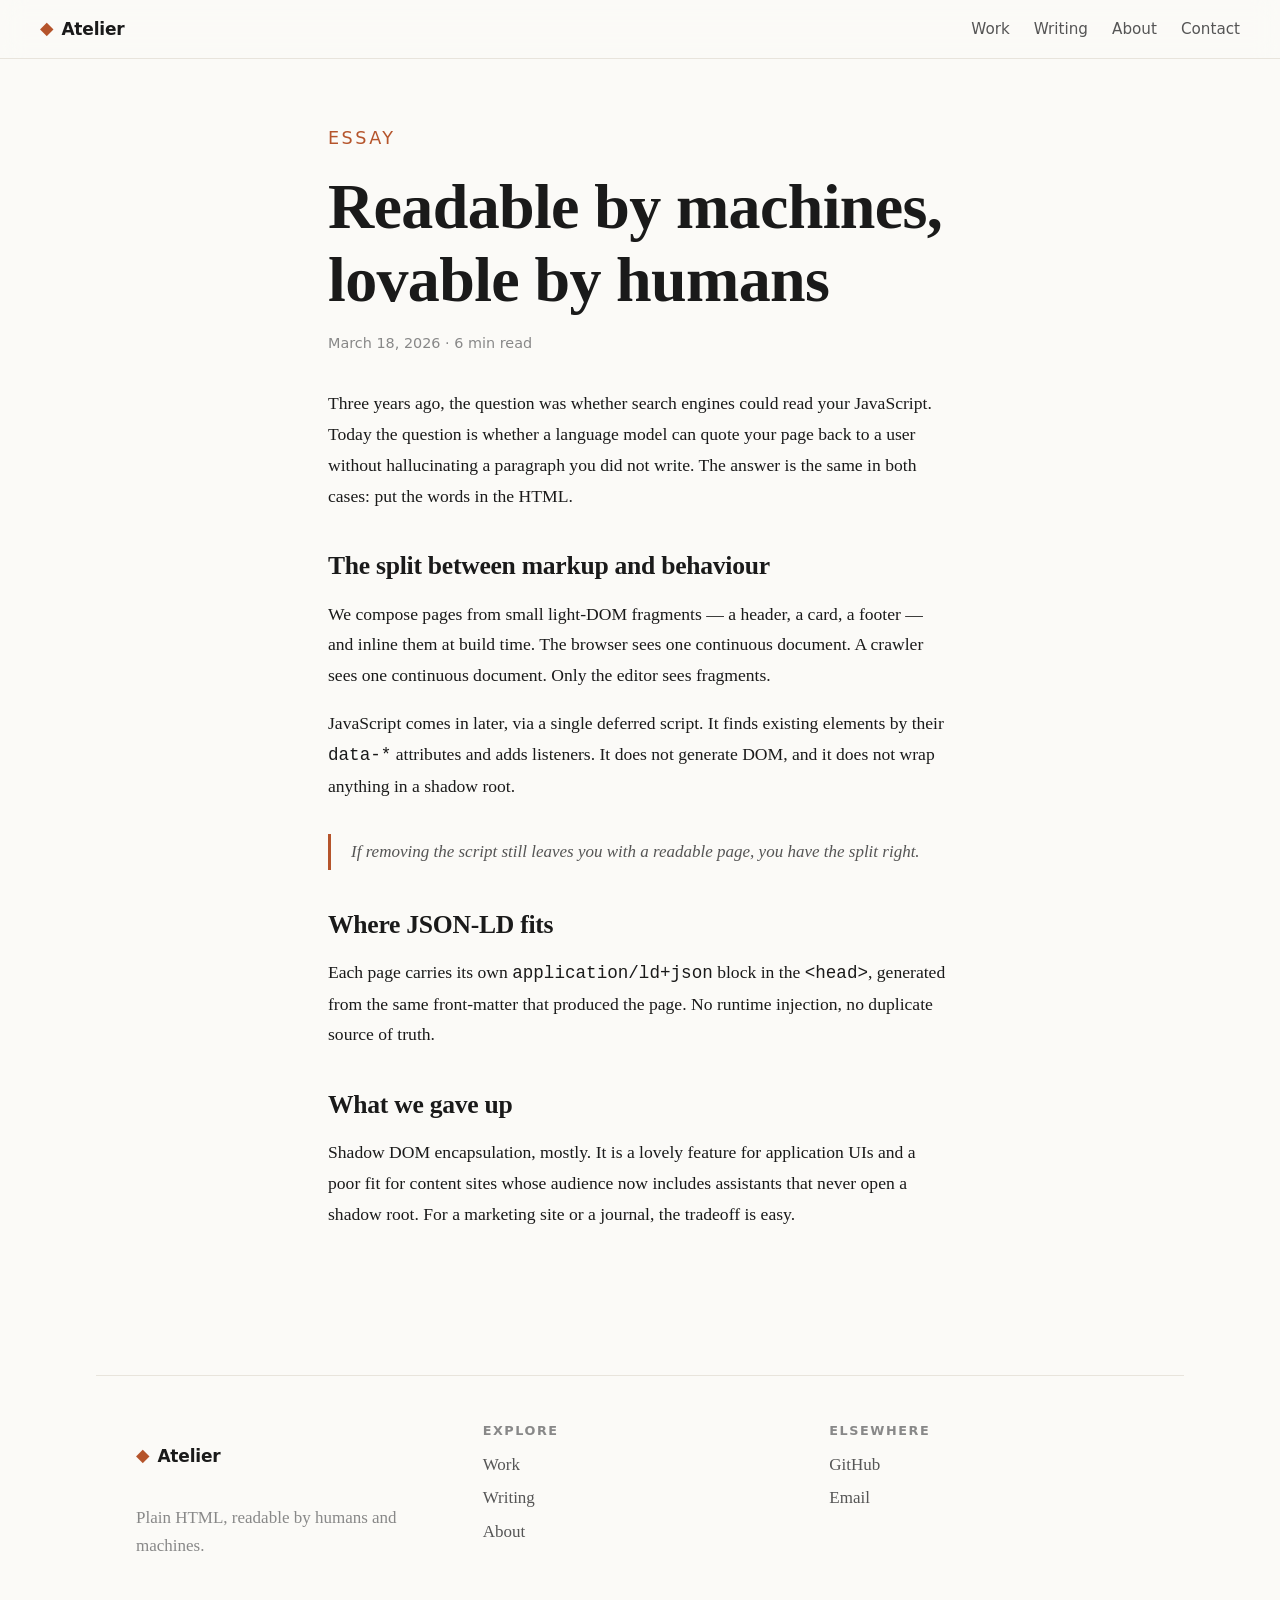
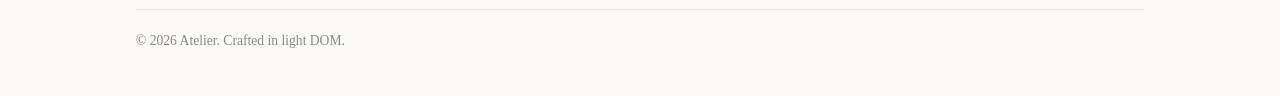
==== templating/article.html @ cdfb7e07 "Add templating/ demo for light-DOM fragment composition Scaffolds a GEO-friendly pattern: plain HTML" ====
<!doctype html>
<html lang="en">
<head>
  <meta charset="utf-8" />
  <meta name="viewport" content="width=device-width, initial-scale=1" />
  <title>Readable by machines, lovable by humans — Atelier</title>
  <meta name="description" content="How semantic HTML, generous typography, and a narrow JavaScript layer can coexist with generative-engine optimization." />
  <link rel="canonical" href="https://example.com/writing/readable-by-machines.html" />
  <link rel="stylesheet" href="./assets/styles.css" />

  <script type="application/ld+json">
  {
    "@context": "https://schema.org",
    "@type": "Article",
    "headline": "Readable by machines, lovable by humans",
    "description": "How semantic HTML, generous typography, and a narrow JavaScript layer can coexist with generative-engine optimization.",
    "datePublished": "2026-03-18",
    "dateModified": "2026-03-18",
    "author": {
      "@type": "Person",
      "name": "Atelier"
    },
    "publisher": {
      "@type": "Organization",
      "name": "Atelier",
      "url": "https://example.com/"
    },
    "mainEntityOfPage": {
      "@type": "WebPage",
      "@id": "https://example.com/writing/readable-by-machines.html"
    }
  }
  </script>
</head>
<body>

  <!-- fragment: header.html (same source as index.html) -->
  <header class="site-header" data-fragment="header">
    <a class="brand" href="./index.html">
      <span class="brand-mark" aria-hidden="true">◆</span>
      <span class="brand-name">Atelier</span>
    </a>

    <button
      class="nav-toggle"
      type="button"
      aria-expanded="false"
      aria-controls="site-nav"
      data-toggle="nav"
    >
      <span class="sr-only">Menu</span>
      <span class="nav-toggle-bar" aria-hidden="true"></span>
      <span class="nav-toggle-bar" aria-hidden="true"></span>
      <span class="nav-toggle-bar" aria-hidden="true"></span>
    </button>

    <nav id="site-nav" class="site-nav" aria-label="Primary">
      <ul>
        <li><a href="./index.html#work">Work</a></li>
        <li><a href="./index.html#writing">Writing</a></li>
        <li><a href="./index.html#about">About</a></li>
        <li><a href="./index.html#contact">Contact</a></li>
      </ul>
    </nav>
  </header>

  <main>
    <article class="article">
      <header>
        <p class="eyebrow">Essay</p>
        <h1>Readable by machines, lovable by humans</h1>
        <p class="meta">
          <time datetime="2026-03-18">March 18, 2026</time> &middot; 6 min read
        </p>
      </header>

      <p>
        Three years ago, the question was whether search engines could read
        your JavaScript. Today the question is whether a language model can
        quote your page back to a user without hallucinating a paragraph you
        did not write. The answer is the same in both cases: put the words in
        the HTML.
      </p>

      <h2>The split between markup and behaviour</h2>

      <p>
        We compose pages from small light-DOM fragments &mdash; a header, a
        card, a footer &mdash; and inline them at build time. The browser sees
        one continuous document. A crawler sees one continuous document. Only
        the editor sees fragments.
      </p>

      <p>
        JavaScript comes in later, via a single deferred script. It finds
        existing elements by their <code>data-*</code> attributes and adds
        listeners. It does not generate DOM, and it does not wrap anything in
        a shadow root.
      </p>

      <blockquote>
        If removing the script still leaves you with a readable page, you have
        the split right.
      </blockquote>

      <h2>Where JSON-LD fits</h2>

      <p>
        Each page carries its own <code>application/ld+json</code> block in
        the <code>&lt;head&gt;</code>, generated from the same front-matter
        that produced the page. No runtime injection, no duplicate source of
        truth.
      </p>

      <h2>What we gave up</h2>

      <p>
        Shadow DOM encapsulation, mostly. It is a lovely feature for
        application UIs and a poor fit for content sites whose audience now
        includes assistants that never open a shadow root. For a marketing
        site or a journal, the tradeoff is easy.
      </p>
    </article>
  </main>

  <!-- fragment: footer.html -->
  <footer class="site-footer" data-fragment="footer">
    <div class="footer-grid">
      <div>
        <p class="brand">
          <span class="brand-mark" aria-hidden="true">◆</span>
          <span class="brand-name">Atelier</span>
        </p>
        <p class="muted">Plain HTML, readable by humans and machines.</p>
      </div>
      <nav aria-label="Footer">
        <h2>Explore</h2>
        <ul>
          <li><a href="./index.html#work">Work</a></li>
          <li><a href="./index.html#writing">Writing</a></li>
          <li><a href="./index.html#about">About</a></li>
        </ul>
      </nav>
      <div>
        <h2>Elsewhere</h2>
        <ul>
          <li><a href="https://github.com/" rel="me">GitHub</a></li>
          <li><a href="mailto:hello@example.com">Email</a></li>
        </ul>
      </div>
    </div>
    <p class="copy muted">&copy; 2026 Atelier. Crafted in light DOM.</p>
  </footer>

  <script src="./assets/enhance.js" defer></script>
</body>
</html>
---- templating/assets/styles.css ----
:root {
  --bg: #fbfaf7;
  --surface: #ffffff;
  --ink: #1a1a1a;
  --ink-soft: #555;
  --ink-muted: #888;
  --accent: #b5542b;
  --accent-soft: #f1d9c9;
  --rule: #e8e4dc;
  --radius: 14px;
  --radius-sm: 8px;
  --max: 68rem;
  --gutter: clamp(1rem, 4vw, 2.5rem);
  --lede-size: clamp(1.05rem, 1.1vw + 0.9rem, 1.25rem);
  --h1-size: clamp(2.2rem, 4vw + 1rem, 4rem);
  --h2-size: clamp(1.5rem, 1.6vw + 1rem, 2.2rem);
  --font-body: ui-serif, "Iowan Old Style", "Charter", Georgia, Cambria, "Times New Roman", Times, serif;
  --font-ui: ui-sans-serif, system-ui, -apple-system, "Segoe UI", Roboto, Helvetica, Arial, sans-serif;
  --shadow: 0 1px 2px rgba(0, 0, 0, 0.04), 0 8px 24px rgba(0, 0, 0, 0.05);
}

@media (prefers-color-scheme: dark) {
  :root {
    --bg: #141311;
    --surface: #1c1b18;
    --ink: #f3efe6;
    --ink-soft: #c3bdb0;
    --ink-muted: #8a8578;
    --accent: #e88c5c;
    --accent-soft: #3a2718;
    --rule: #2a2824;
    --shadow: 0 1px 2px rgba(0, 0, 0, 0.4), 0 8px 24px rgba(0, 0, 0, 0.35);
  }
}

* {
  box-sizing: border-box;
}

html {
  scroll-behavior: smooth;
}

body {
  margin: 0;
  background: var(--bg);
  color: var(--ink);
  font-family: var(--font-body);
  font-size: 1.0625rem;
  line-height: 1.65;
  -webkit-font-smoothing: antialiased;
  text-rendering: optimizeLegibility;
}

img {
  max-width: 100%;
  display: block;
}

a {
  color: var(--accent);
  text-underline-offset: 3px;
  text-decoration-thickness: 1px;
}

a:hover {
  text-decoration-thickness: 2px;
}

h1, h2, h3 {
  font-family: var(--font-body);
  letter-spacing: -0.01em;
  line-height: 1.15;
  margin: 0 0 0.5em;
}

h1 { font-size: var(--h1-size); }
h2 { font-size: var(--h2-size); }
h3 { font-size: 1.25rem; line-height: 1.3; }

.sr-only {
  position: absolute;
  width: 1px;
  height: 1px;
  margin: -1px;
  padding: 0;
  border: 0;
  clip: rect(0 0 0 0);
  overflow: hidden;
}

.muted { color: var(--ink-muted); }
.eyebrow {
  font-family: var(--font-ui);
  text-transform: uppercase;
  letter-spacing: 0.14em;
  font-size: 0.78rem;
  color: var(--accent);
  margin: 0 0 1rem;
}

/* Layout ------------------------------------------------------------------ */

.container {
  max-width: var(--max);
  margin-inline: auto;
  padding-inline: var(--gutter);
}

section {
  scroll-margin-top: 5rem;
}

/* Header ------------------------------------------------------------------ */

.site-header {
  position: sticky;
  top: 0;
  z-index: 10;
  display: flex;
  align-items: center;
  justify-content: space-between;
  gap: 1rem;
  padding: 0.9rem var(--gutter);
  background: color-mix(in srgb, var(--bg) 82%, transparent);
  backdrop-filter: saturate(1.4) blur(12px);
  -webkit-backdrop-filter: saturate(1.4) blur(12px);
  border-bottom: 1px solid var(--rule);
}

.brand {
  display: inline-flex;
  align-items: center;
  gap: 0.5rem;
  font-family: var(--font-ui);
  font-weight: 600;
  color: var(--ink);
  text-decoration: none;
  letter-spacing: -0.01em;
}

.brand-mark {
  color: var(--accent);
  font-size: 1.1rem;
}

.site-nav ul {
  display: flex;
  gap: 1.5rem;
  list-style: none;
  margin: 0;
  padding: 0;
}

.site-nav a {
  font-family: var(--font-ui);
  font-size: 0.95rem;
  color: var(--ink-soft);
  text-decoration: none;
}

.site-nav a:hover,
.site-nav a[aria-current="page"] {
  color: var(--ink);
}

.nav-toggle {
  display: none;
  width: 40px;
  height: 40px;
  border: 0;
  background: transparent;
  cursor: pointer;
  padding: 0;
  position: relative;
}

.nav-toggle-bar {
  position: absolute;
  left: 10px;
  right: 10px;
  height: 2px;
  background: var(--ink);
  border-radius: 2px;
  transition: transform 0.2s ease, opacity 0.2s ease, top 0.2s ease;
}

.nav-toggle-bar:nth-child(1) { top: 14px; }
.nav-toggle-bar:nth-child(2) { top: 19px; }
.nav-toggle-bar:nth-child(3) { top: 24px; }

.nav-toggle[aria-expanded="true"] .nav-toggle-bar:nth-child(1) {
  top: 19px;
  transform: rotate(45deg);
}
.nav-toggle[aria-expanded="true"] .nav-toggle-bar:nth-child(2) {
  opacity: 0;
}
.nav-toggle[aria-expanded="true"] .nav-toggle-bar:nth-child(3) {
  top: 19px;
  transform: rotate(-45deg);
}

@media (max-width: 42rem) {
  .nav-toggle { display: block; }
  .site-nav {
    position: absolute;
    top: 100%;
    left: 0;
    right: 0;
    background: var(--surface);
    border-bottom: 1px solid var(--rule);
    max-height: 0;
    overflow: hidden;
    transition: max-height 0.25s ease;
  }
  .site-nav[data-open="true"] {
    max-height: 20rem;
  }
  .site-nav ul {
    flex-direction: column;
    gap: 0;
    padding: 0.5rem var(--gutter) 1rem;
  }
  .site-nav li {
    border-bottom: 1px solid var(--rule);
  }
  .site-nav li:last-child { border-bottom: 0; }
  .site-nav a {
    display: block;
    padding: 0.9rem 0;
    font-size: 1rem;
  }
}

/* Hero -------------------------------------------------------------------- */

.hero {
  padding: clamp(3rem, 8vw, 6rem) var(--gutter) clamp(2rem, 6vw, 4rem);
  max-width: var(--max);
  margin-inline: auto;
}

.hero h1 {
  max-width: 18ch;
}

.lede {
  max-width: 46ch;
  font-size: var(--lede-size);
  color: var(--ink-soft);
  margin-top: 1.25rem;
}

.cta-row {
  display: flex;
  flex-wrap: wrap;
  gap: 0.75rem;
  margin-top: 2rem;
}

.button {
  display: inline-block;
  padding: 0.7rem 1.25rem;
  border-radius: 999px;
  border: 1px solid var(--rule);
  background: var(--surface);
  color: var(--ink);
  font-family: var(--font-ui);
  font-size: 0.95rem;
  text-decoration: none;
  transition: transform 0.1s ease, background 0.2s ease;
}

.button:hover { transform: translateY(-1px); }

.button-primary {
  background: var(--ink);
  color: var(--bg);
  border-color: var(--ink);
}

/* Sections ---------------------------------------------------------------- */

.section {
  padding: clamp(2.5rem, 6vw, 4.5rem) var(--gutter);
  max-width: var(--max);
  margin-inline: auto;
}

.section-head {
  display: flex;
  align-items: baseline;
  justify-content: space-between;
  gap: 1rem;
  margin-bottom: 2rem;
  border-bottom: 1px solid var(--rule);
  padding-bottom: 1rem;
}

.section-head a {
  font-family: var(--font-ui);
  font-size: 0.9rem;
}

.prose {
  max-width: 38rem;
}

.prose p + p { margin-top: 1rem; }

/* Cards ------------------------------------------------------------------- */

.card-grid {
  display: grid;
  gap: 1.25rem;
  grid-template-columns: repeat(auto-fit, minmax(16rem, 1fr));
}

.card {
  background: var(--surface);
  border: 1px solid var(--rule);
  border-radius: var(--radius);
  padding: 1.5rem;
  box-shadow: var(--shadow);
  transition: transform 0.15s ease, border-color 0.2s ease;
}

.card:hover {
  transform: translateY(-2px);
  border-color: color-mix(in srgb, var(--accent) 40%, var(--rule));
}

.card-meta {
  display: flex;
  align-items: center;
  gap: 0.75rem;
  font-family: var(--font-ui);
  font-size: 0.82rem;
  color: var(--ink-muted);
  margin: 0 0 0.75rem;
}

.card-tag {
  background: var(--accent-soft);
  color: var(--accent);
  padding: 0.1rem 0.55rem;
  border-radius: 999px;
  font-size: 0.72rem;
  letter-spacing: 0.04em;
  text-transform: uppercase;
}

.card-title {
  margin: 0 0 0.5rem;
  font-size: 1.2rem;
}

.card-title a {
  color: var(--ink);
  text-decoration: none;
}

.card-title a:hover {
  color: var(--accent);
  text-decoration: underline;
}

.card-excerpt {
  color: var(--ink-soft);
  margin: 0 0 1rem;
}

.card-cta a {
  font-family: var(--font-ui);
  font-size: 0.9rem;
}

/* Footer ------------------------------------------------------------------ */

.site-footer {
  border-top: 1px solid var(--rule);
  margin-top: 4rem;
  padding: 3rem var(--gutter) 2rem;
  max-width: var(--max);
  margin-inline: auto;
}

.footer-grid {
  display: grid;
  gap: 2rem;
  grid-template-columns: repeat(auto-fit, minmax(14rem, 1fr));
  margin-bottom: 2rem;
}

.site-footer h2 {
  font-family: var(--font-ui);
  font-size: 0.8rem;
  text-transform: uppercase;
  letter-spacing: 0.12em;
  color: var(--ink-muted);
  margin: 0 0 0.75rem;
}

.site-footer ul {
  list-style: none;
  margin: 0;
  padding: 0;
  display: grid;
  gap: 0.35rem;
}

.site-footer a {
  color: var(--ink-soft);
  text-decoration: none;
}

.site-footer a:hover {
  color: var(--ink);
  text-decoration: underline;
}

.copy {
  border-top: 1px solid var(--rule);
  padding-top: 1.25rem;
  font-size: 0.85rem;
}

/* Article ----------------------------------------------------------------- */

.article {
  padding: clamp(2rem, 6vw, 4rem) var(--gutter);
  max-width: 44rem;
  margin-inline: auto;
}

.article header { margin-bottom: 2rem; }

.article h1 { margin-bottom: 0.75rem; }

.article .meta {
  font-family: var(--font-ui);
  color: var(--ink-muted);
  font-size: 0.9rem;
}

.article p, .article ul, .article ol {
  font-size: 1.1rem;
  line-height: 1.75;
}

.article h2 {
  margin-top: 2.5rem;
  font-size: 1.6rem;
}

.article blockquote {
  margin: 2rem 0;
  padding: 0.25rem 0 0.25rem 1.25rem;
  border-left: 3px solid var(--accent);
  color: var(--ink-soft);
  font-style: italic;
}

/* Preview harness --------------------------------------------------------- */

.preview-shell {
  padding: 2rem var(--gutter);
  max-width: var(--max);
  margin-inline: auto;
}

.preview-shell h1 {
  font-family: var(--font-ui);
  font-size: 1.4rem;
}

.preview-block {
  margin: 2rem 0;
  border: 1px dashed var(--rule);
  border-radius: var(--radius);
  padding: 1rem;
  background: var(--surface);
}

.preview-block > header {
  font-family: var(--font-ui);
  font-size: 0.8rem;
  color: var(--ink-muted);
  text-transform: uppercase;
  letter-spacing: 0.12em;
  margin-bottom: 0.75rem;
}
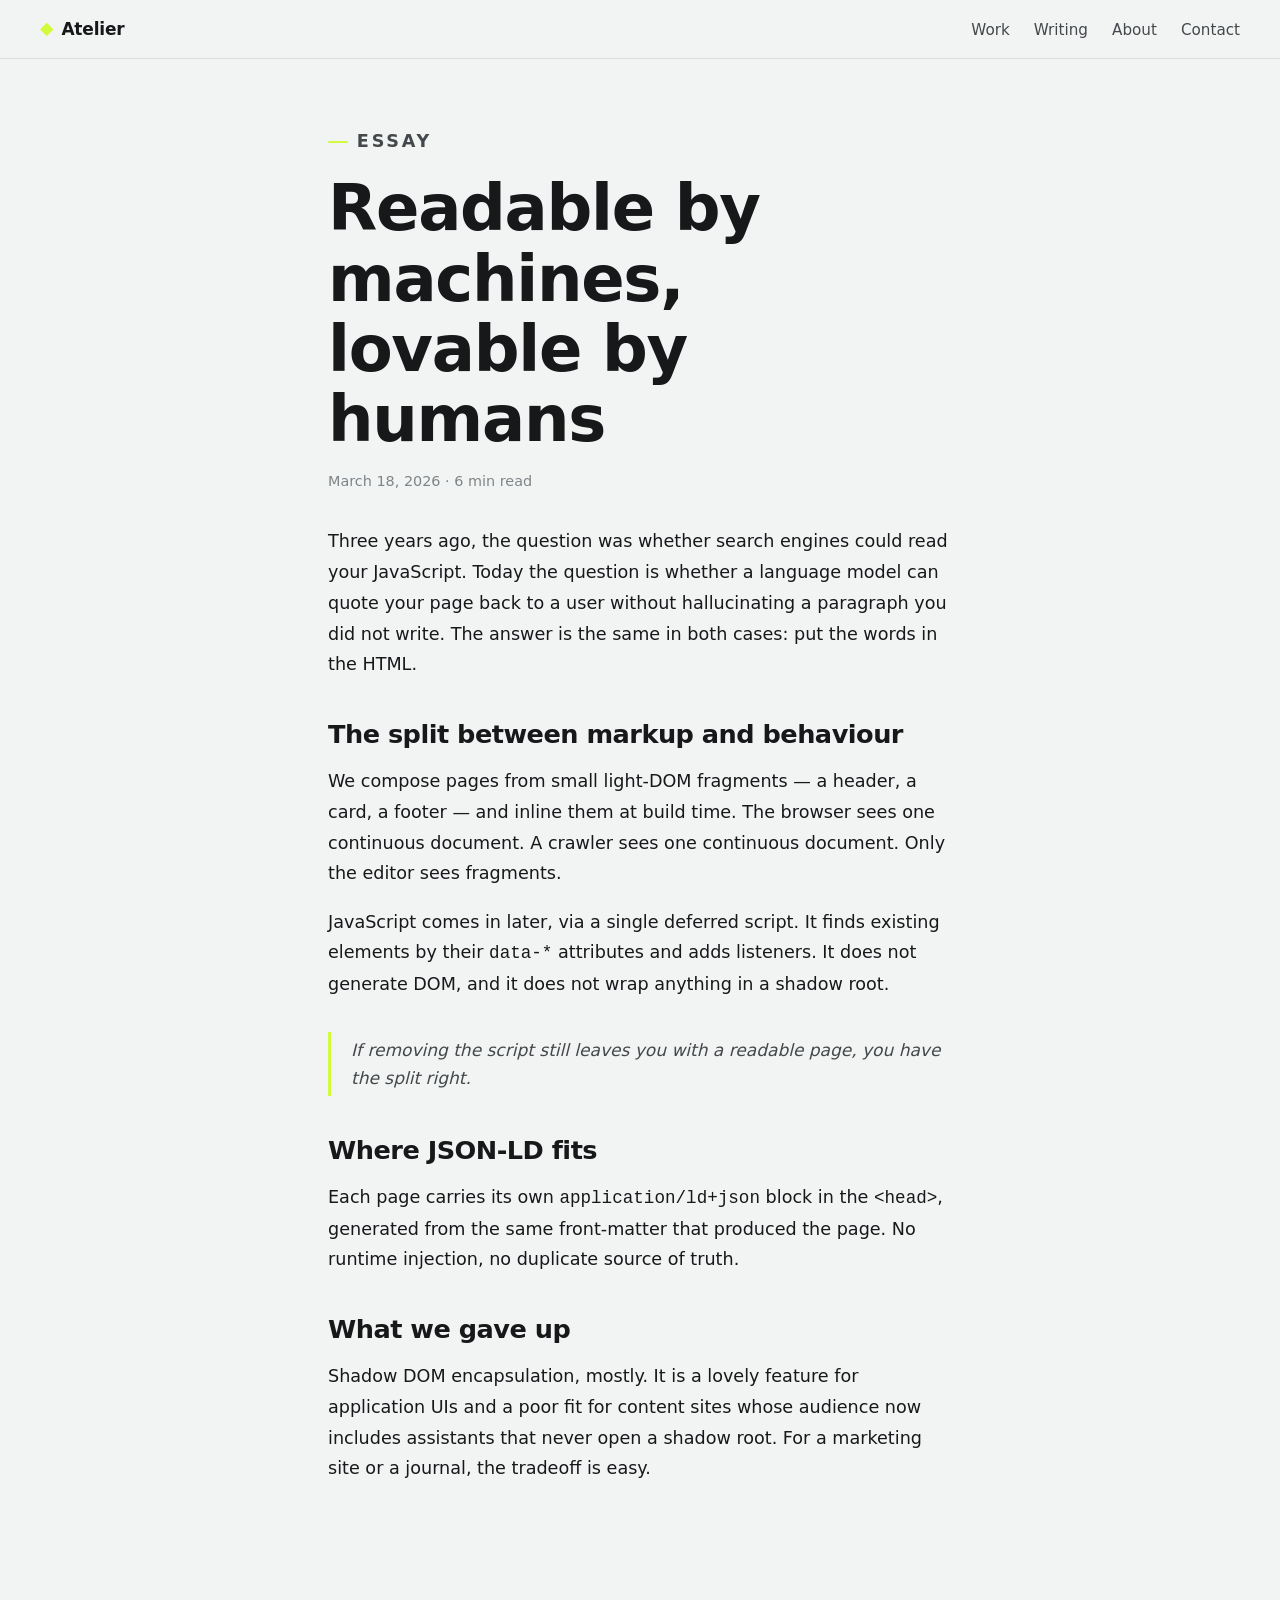
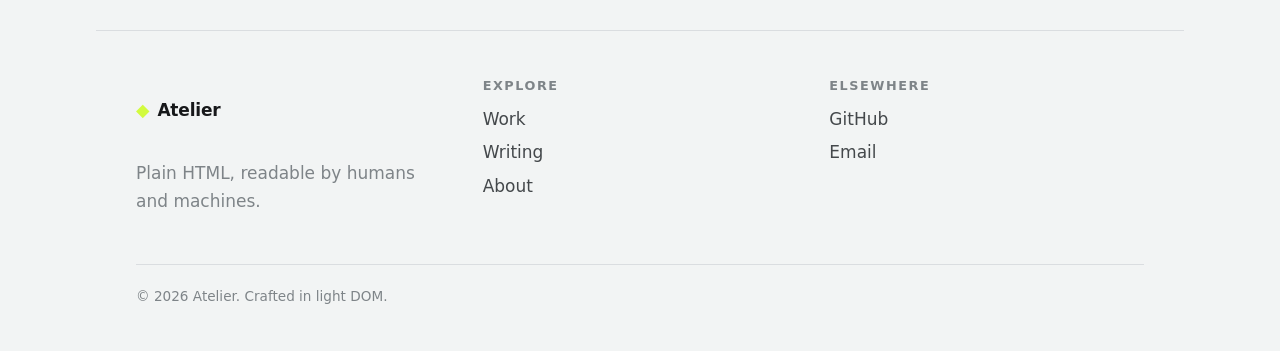
==== commit 48416c49: "Adopt frozen-white + aluminum + fluo-lime palette and Inter font Swap the warm serif theme for a coo" ====
--- a/templating/article.html
+++ b/templating/article.html
@@ -6,6 +6,8 @@
   <title>Readable by machines, lovable by humans — Atelier</title>
   <meta name="description" content="How semantic HTML, generous typography, and a narrow JavaScript layer can coexist with generative-engine optimization." />
   <link rel="canonical" href="https://example.com/writing/readable-by-machines.html" />
+  <link rel="preconnect" href="https://rsms.me" crossorigin>
+  <link rel="stylesheet" href="https://rsms.me/inter/inter.css">
   <link rel="stylesheet" href="./assets/styles.css" />
 
   <script type="application/ld+json">
--- a/templating/assets/styles.css
+++ b/templating/assets/styles.css
@@ -1,12 +1,13 @@
 :root {
-  --bg: #fbfaf7;
+  --bg: #f2f4f4;
   --surface: #ffffff;
-  --ink: #1a1a1a;
-  --ink-soft: #555;
-  --ink-muted: #888;
-  --accent: #b5542b;
-  --accent-soft: #f1d9c9;
-  --rule: #e8e4dc;
+  --ink: #17181a;
+  --ink-soft: #44484b;
+  --ink-muted: #7e8488;
+  --accent: #d2fb3e;
+  --accent-ink: #101112;
+  --accent-soft: #eaffb4;
+  --rule: #dadde0;
   --radius: 14px;
   --radius-sm: 8px;
   --max: 68rem;
@@ -14,22 +15,23 @@
   --lede-size: clamp(1.05rem, 1.1vw + 0.9rem, 1.25rem);
   --h1-size: clamp(2.2rem, 4vw + 1rem, 4rem);
   --h2-size: clamp(1.5rem, 1.6vw + 1rem, 2.2rem);
-  --font-body: ui-serif, "Iowan Old Style", "Charter", Georgia, Cambria, "Times New Roman", Times, serif;
-  --font-ui: ui-sans-serif, system-ui, -apple-system, "Segoe UI", Roboto, Helvetica, Arial, sans-serif;
-  --shadow: 0 1px 2px rgba(0, 0, 0, 0.04), 0 8px 24px rgba(0, 0, 0, 0.05);
+  --font-body: "InterVariable", "Inter", ui-sans-serif, system-ui, -apple-system, "Segoe UI", Roboto, "Helvetica Neue", Arial, "Noto Sans", sans-serif;
+  --font-ui: var(--font-body);
+  --shadow: 0 1px 2px rgba(20, 22, 25, 0.04), 0 8px 24px rgba(20, 22, 25, 0.06);
 }
 
 @media (prefers-color-scheme: dark) {
   :root {
-    --bg: #141311;
-    --surface: #1c1b18;
-    --ink: #f3efe6;
-    --ink-soft: #c3bdb0;
-    --ink-muted: #8a8578;
-    --accent: #e88c5c;
-    --accent-soft: #3a2718;
-    --rule: #2a2824;
-    --shadow: 0 1px 2px rgba(0, 0, 0, 0.4), 0 8px 24px rgba(0, 0, 0, 0.35);
+    --bg: #0f1012;
+    --surface: #17191c;
+    --ink: #f1f3f4;
+    --ink-soft: #c1c5c8;
+    --ink-muted: #858a8e;
+    --accent: #d4fd3e;
+    --accent-ink: #101112;
+    --accent-soft: #3e4a17;
+    --rule: #272a2e;
+    --shadow: 0 1px 2px rgba(0, 0, 0, 0.45), 0 8px 24px rgba(0, 0, 0, 0.4);
   }
 }
 
@@ -58,19 +60,27 @@
 }
 
 a {
-  color: var(--accent);
-  text-underline-offset: 3px;
-  text-decoration-thickness: 1px;
+  color: var(--ink);
+  text-decoration-color: var(--accent);
+  text-decoration-thickness: 2px;
+  text-underline-offset: 4px;
 }
 
 a:hover {
-  text-decoration-thickness: 2px;
+  text-decoration-thickness: 3px;
+}
+
+:focus-visible {
+  outline: 2px solid var(--accent);
+  outline-offset: 3px;
+  border-radius: 2px;
 }
 
 h1, h2, h3 {
   font-family: var(--font-body);
-  letter-spacing: -0.01em;
-  line-height: 1.15;
+  font-weight: 600;
+  letter-spacing: -0.02em;
+  line-height: 1.1;
   margin: 0 0 0.5em;
 }
 
@@ -93,10 +103,22 @@
 .eyebrow {
   font-family: var(--font-ui);
   text-transform: uppercase;
-  letter-spacing: 0.14em;
-  font-size: 0.78rem;
-  color: var(--accent);
+  letter-spacing: 0.16em;
+  font-size: 0.72rem;
+  font-weight: 600;
+  color: var(--ink-soft);
   margin: 0 0 1rem;
+  display: inline-flex;
+  align-items: center;
+  gap: 0.55rem;
+}
+
+.eyebrow::before {
+  content: "";
+  width: 1.25rem;
+  height: 2px;
+  background: var(--accent);
+  border-radius: 2px;
 }
 
 /* Layout ------------------------------------------------------------------ */
@@ -144,7 +166,7 @@
   font-size: 1.1rem;
 }
 
-.site-nav ul {
+.site-nav > ul {
   display: flex;
   gap: 1.5rem;
   list-style: none;
@@ -217,20 +239,146 @@
   .site-nav[data-open="true"] {
     max-height: 20rem;
   }
-  .site-nav ul {
+  .site-nav > ul {
     flex-direction: column;
     gap: 0;
     padding: 0.5rem var(--gutter) 1rem;
   }
-  .site-nav li {
+  .site-nav > ul > li {
     border-bottom: 1px solid var(--rule);
   }
-  .site-nav li:last-child { border-bottom: 0; }
-  .site-nav a {
+  .site-nav > ul > li:last-child { border-bottom: 0; }
+  .site-nav > ul > li > a {
     display: block;
     padding: 0.9rem 0;
     font-size: 1rem;
   }
+}
+
+/* Dropdown nav (mega header) --------------------------------------------- */
+
+.nav-group { position: relative; }
+
+.dropdown { display: contents; }
+
+.dropdown > summary {
+  list-style: none;
+  cursor: pointer;
+  display: inline-flex;
+  align-items: center;
+  gap: 0.3rem;
+  font-family: var(--font-ui);
+  font-size: 0.95rem;
+  color: var(--ink-soft);
+  padding: 0.25rem 0;
+  user-select: none;
+}
+
+.dropdown > summary::-webkit-details-marker { display: none; }
+.dropdown > summary::marker { content: ""; }
+
+.dropdown > summary:hover { color: var(--ink); }
+
+.dropdown-chevron {
+  width: 0.55rem;
+  height: 0.55rem;
+  border-right: 1.5px solid currentColor;
+  border-bottom: 1.5px solid currentColor;
+  transform: rotate(45deg) translateY(-2px);
+  transition: transform 0.2s ease;
+}
+
+.dropdown[open] > summary {
+  color: var(--ink);
+}
+
+.dropdown[open] .dropdown-chevron {
+  transform: rotate(-135deg) translateY(-2px);
+}
+
+.dropdown-panel {
+  position: absolute;
+  top: calc(100% + 0.45rem);
+  left: 0;
+  width: 16rem;
+  max-width: calc(100vw - 2rem);
+  background: var(--surface);
+  border: 1px solid var(--rule);
+  border-radius: var(--radius-sm);
+  box-shadow: var(--shadow);
+  padding: 0.35rem;
+  z-index: 20;
+  animation: dropdown-in 0.12s ease-out;
+}
+
+@keyframes dropdown-in {
+  from { opacity: 0; transform: translateY(-3px); }
+  to   { opacity: 1; transform: translateY(0); }
+}
+
+.dropdown-list {
+  list-style: none;
+  margin: 0;
+  padding: 0;
+}
+
+.dropdown-list a {
+  display: block;
+  padding: 0.55rem 0.7rem;
+  border-radius: calc(var(--radius-sm) - 2px);
+  text-decoration: none;
+  color: var(--ink);
+  font-family: var(--font-ui);
+  font-size: 0.9rem;
+  line-height: 1.4;
+}
+
+.dropdown-list a:hover,
+.dropdown-list a:focus-visible {
+  background: var(--accent-soft);
+  color: var(--ink);
+  outline: none;
+}
+
+.dropdown-list a[aria-current="page"] {
+  color: var(--accent);
+  font-weight: 500;
+}
+
+.dropdown-sep {
+  height: 1px;
+  margin: 0.3rem 0.5rem;
+  background: var(--rule);
+  list-style: none;
+}
+
+.dropdown-list a.dropdown-all {
+  color: var(--ink-muted);
+  font-size: 0.82rem;
+}
+
+@media (max-width: 42rem) {
+  .dropdown { display: block; }
+  .dropdown > summary {
+    justify-content: space-between;
+    width: 100%;
+    padding: 0.9rem 0;
+    font-size: 1rem;
+  }
+  .dropdown-panel {
+    position: static;
+    min-width: 0;
+    max-width: none;
+    box-shadow: none;
+    border: 0;
+    padding: 0 0 0.5rem 1rem;
+    animation: none;
+  }
+  .dropdown-list a {
+    padding: 0.55rem 0;
+    white-space: normal;
+  }
+  .dropdown-sep { margin: 0.3rem 0; }
 }
 
 /* Hero -------------------------------------------------------------------- */
@@ -275,9 +423,14 @@
 .button:hover { transform: translateY(-1px); }
 
 .button-primary {
-  background: var(--ink);
-  color: var(--bg);
-  border-color: var(--ink);
+  background: var(--accent);
+  color: var(--accent-ink);
+  border-color: var(--accent);
+  font-weight: 500;
+}
+
+.button-primary:hover {
+  filter: brightness(0.96);
 }
 
 /* Sections ---------------------------------------------------------------- */
@@ -328,7 +481,7 @@
 
 .card:hover {
   transform: translateY(-2px);
-  border-color: color-mix(in srgb, var(--accent) 40%, var(--rule));
+  border-color: color-mix(in srgb, var(--ink) 18%, var(--rule));
 }
 
 .card-meta {
@@ -342,11 +495,12 @@
 }
 
 .card-tag {
-  background: var(--accent-soft);
-  color: var(--accent);
-  padding: 0.1rem 0.55rem;
+  background: var(--accent);
+  color: var(--accent-ink);
+  padding: 0.15rem 0.55rem;
   border-radius: 999px;
-  font-size: 0.72rem;
+  font-size: 0.7rem;
+  font-weight: 500;
   letter-spacing: 0.04em;
   text-transform: uppercase;
 }
@@ -362,8 +516,10 @@
 }
 
 .card-title a:hover {
-  color: var(--accent);
   text-decoration: underline;
+  text-decoration-color: var(--accent);
+  text-decoration-thickness: 3px;
+  text-underline-offset: 4px;
 }
 
 .card-excerpt {
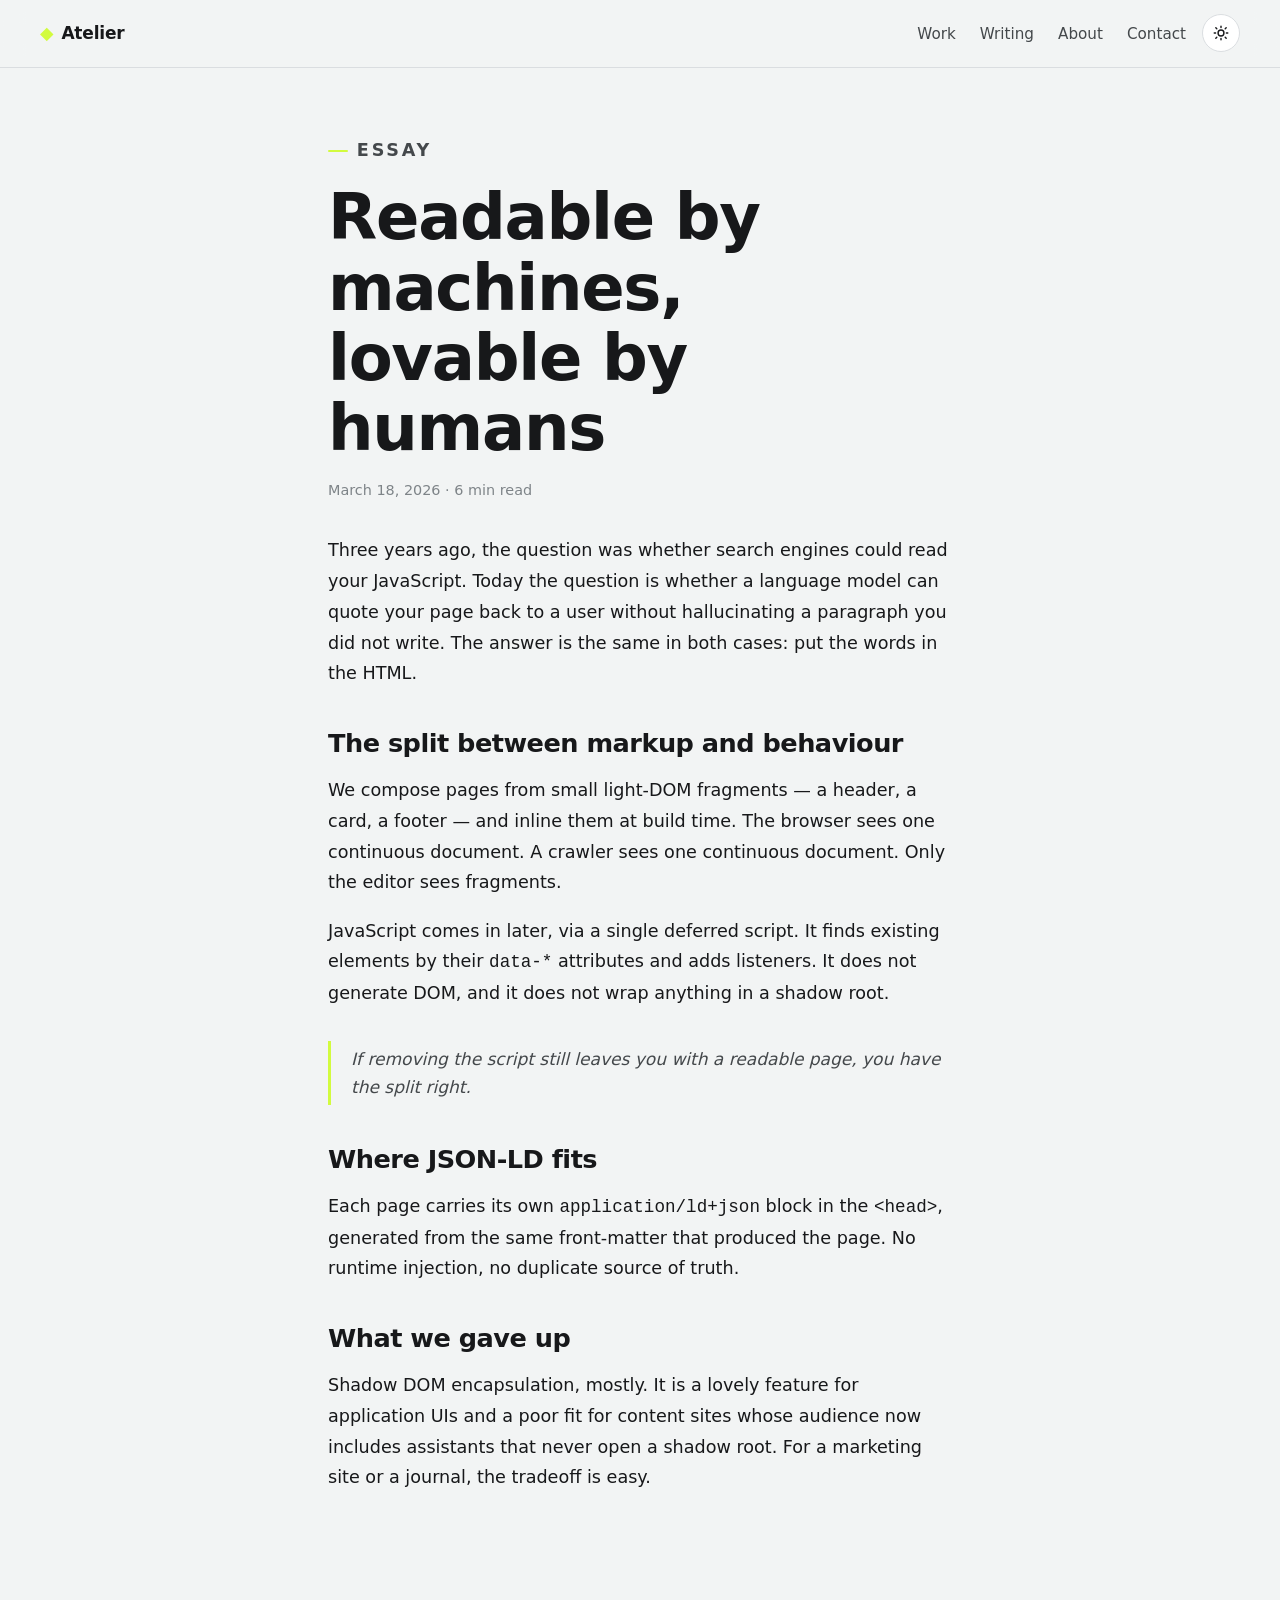
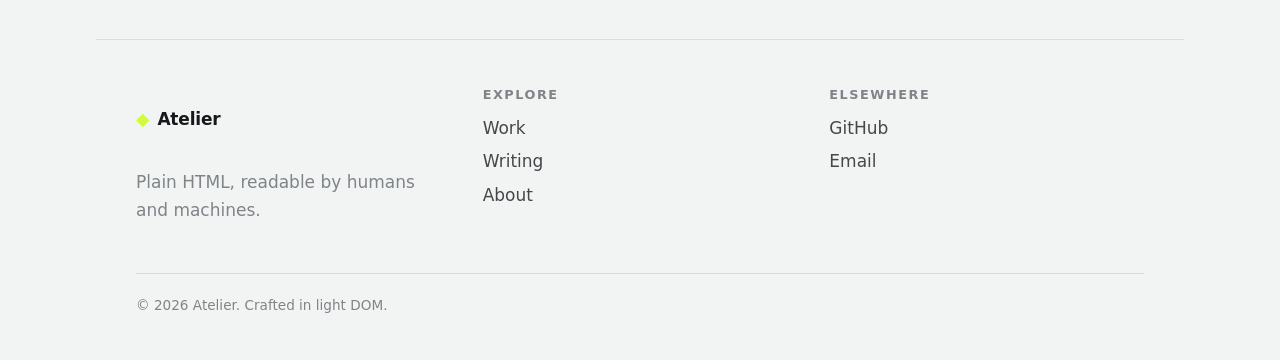
==== commit c07dfdab: "Add theme toggle with persisted user preference Sun/moon button in the header toggles between light " ====
--- a/templating/article.html
+++ b/templating/article.html
@@ -6,6 +6,9 @@
   <title>Readable by machines, lovable by humans — Atelier</title>
   <meta name="description" content="How semantic HTML, generous typography, and a narrow JavaScript layer can coexist with generative-engine optimization." />
   <link rel="canonical" href="https://example.com/writing/readable-by-machines.html" />
+  <script>
+    (function(){try{var t=localStorage.getItem('theme');if(t==='light'||t==='dark')document.documentElement.setAttribute('data-theme',t);}catch(e){}})();
+  </script>
   <link rel="preconnect" href="https://rsms.me" crossorigin>
   <link rel="stylesheet" href="https://rsms.me/inter/inter.css">
   <link rel="stylesheet" href="./assets/styles.css" />
@@ -43,19 +46,6 @@
       <span class="brand-name">Atelier</span>
     </a>
 
-    <button
-      class="nav-toggle"
-      type="button"
-      aria-expanded="false"
-      aria-controls="site-nav"
-      data-toggle="nav"
-    >
-      <span class="sr-only">Menu</span>
-      <span class="nav-toggle-bar" aria-hidden="true"></span>
-      <span class="nav-toggle-bar" aria-hidden="true"></span>
-      <span class="nav-toggle-bar" aria-hidden="true"></span>
-    </button>
-
     <nav id="site-nav" class="site-nav" aria-label="Primary">
       <ul>
         <li><a href="./index.html#work">Work</a></li>
@@ -64,6 +54,37 @@
         <li><a href="./index.html#contact">Contact</a></li>
       </ul>
     </nav>
+
+    <div class="header-tools">
+      <button
+        class="theme-toggle"
+        type="button"
+        aria-label="Toggle color theme"
+        aria-pressed="false"
+        data-toggle="theme"
+      >
+        <svg class="theme-icon theme-icon-sun" viewBox="0 0 20 20" fill="none" stroke="currentColor" stroke-width="1.6" stroke-linecap="round" aria-hidden="true">
+          <circle cx="10" cy="10" r="3.25"/>
+          <path d="M10 2.5v1.5M10 16v1.5M4.25 4.25l1.06 1.06M14.69 14.69l1.06 1.06M2.5 10h1.5M16 10h1.5M4.25 15.75l1.06-1.06M14.69 5.31l1.06-1.06"/>
+        </svg>
+        <svg class="theme-icon theme-icon-moon" viewBox="0 0 20 20" fill="none" stroke="currentColor" stroke-width="1.6" stroke-linecap="round" stroke-linejoin="round" aria-hidden="true">
+          <path d="M17 11.5A7.5 7.5 0 1 1 8.5 3 5.5 5.5 0 0 0 17 11.5z"/>
+        </svg>
+      </button>
+
+      <button
+        class="nav-toggle"
+        type="button"
+        aria-expanded="false"
+        aria-controls="site-nav"
+        data-toggle="nav"
+      >
+        <span class="sr-only">Menu</span>
+        <span class="nav-toggle-bar" aria-hidden="true"></span>
+        <span class="nav-toggle-bar" aria-hidden="true"></span>
+        <span class="nav-toggle-bar" aria-hidden="true"></span>
+      </button>
+    </div>
   </header>
 
   <main>
--- a/templating/assets/styles.css
+++ b/templating/assets/styles.css
@@ -1,13 +1,17 @@
 :root {
-  --bg: #f2f4f4;
-  --surface: #ffffff;
-  --ink: #17181a;
-  --ink-soft: #44484b;
-  --ink-muted: #7e8488;
-  --accent: #d2fb3e;
+  color-scheme: light dark;
+
+  --bg:         light-dark(#f2f4f4, #0f1012);
+  --surface:    light-dark(#ffffff, #17191c);
+  --ink:        light-dark(#17181a, #f1f3f4);
+  --ink-soft:   light-dark(#44484b, #c1c5c8);
+  --ink-muted:  light-dark(#7e8488, #858a8e);
+  --accent:     light-dark(#d2fb3e, #d4fd3e);
   --accent-ink: #101112;
-  --accent-soft: #eaffb4;
-  --rule: #dadde0;
+  --accent-soft: light-dark(#eaffb4, #3e4a17);
+  --rule:       light-dark(#dadde0, #272a2e);
+  --shadow: 0 1px 2px rgba(0, 0, 0, 0.06), 0 8px 24px rgba(0, 0, 0, 0.08);
+
   --radius: 14px;
   --radius-sm: 8px;
   --max: 68rem;
@@ -17,23 +21,10 @@
   --h2-size: clamp(1.5rem, 1.6vw + 1rem, 2.2rem);
   --font-body: "InterVariable", "Inter", ui-sans-serif, system-ui, -apple-system, "Segoe UI", Roboto, "Helvetica Neue", Arial, "Noto Sans", sans-serif;
   --font-ui: var(--font-body);
-  --shadow: 0 1px 2px rgba(20, 22, 25, 0.04), 0 8px 24px rgba(20, 22, 25, 0.06);
-}
-
-@media (prefers-color-scheme: dark) {
-  :root {
-    --bg: #0f1012;
-    --surface: #17191c;
-    --ink: #f1f3f4;
-    --ink-soft: #c1c5c8;
-    --ink-muted: #858a8e;
-    --accent: #d4fd3e;
-    --accent-ink: #101112;
-    --accent-soft: #3e4a17;
-    --rule: #272a2e;
-    --shadow: 0 1px 2px rgba(0, 0, 0, 0.45), 0 8px 24px rgba(0, 0, 0, 0.4);
-  }
-}
+}
+
+[data-theme="light"] { color-scheme: light; }
+[data-theme="dark"]  { color-scheme: dark; }
 
 * {
   box-sizing: border-box;
@@ -141,7 +132,6 @@
   z-index: 10;
   display: flex;
   align-items: center;
-  justify-content: space-between;
   gap: 1rem;
   padding: 0.9rem var(--gutter);
   background: color-mix(in srgb, var(--bg) 82%, transparent);
@@ -150,6 +140,8 @@
   border-bottom: 1px solid var(--rule);
 }
 
+.site-header > .brand { margin-right: auto; }
+
 .brand {
   display: inline-flex;
   align-items: center;
@@ -184,6 +176,42 @@
 .site-nav a:hover,
 .site-nav a[aria-current="page"] {
   color: var(--ink);
+}
+
+.header-tools {
+  display: inline-flex;
+  align-items: center;
+  gap: 0.4rem;
+}
+
+.theme-toggle {
+  width: 38px;
+  height: 38px;
+  border: 1px solid var(--rule);
+  background: var(--surface);
+  border-radius: 999px;
+  cursor: pointer;
+  padding: 0;
+  display: inline-grid;
+  place-items: center;
+  color: var(--ink);
+  transition: background 0.18s ease, border-color 0.18s ease;
+}
+
+.theme-toggle:hover {
+  background: var(--accent-soft);
+  border-color: color-mix(in srgb, var(--ink) 15%, var(--rule));
+}
+
+.theme-icon { width: 18px; height: 18px; display: block; }
+.theme-icon-moon { display: none; }
+
+[data-theme="dark"] .theme-icon-sun  { display: none; }
+[data-theme="dark"] .theme-icon-moon { display: block; }
+
+@media (prefers-color-scheme: dark) {
+  :root:not([data-theme]) .theme-icon-sun  { display: none; }
+  :root:not([data-theme]) .theme-icon-moon { display: block; }
 }
 
 .nav-toggle {
